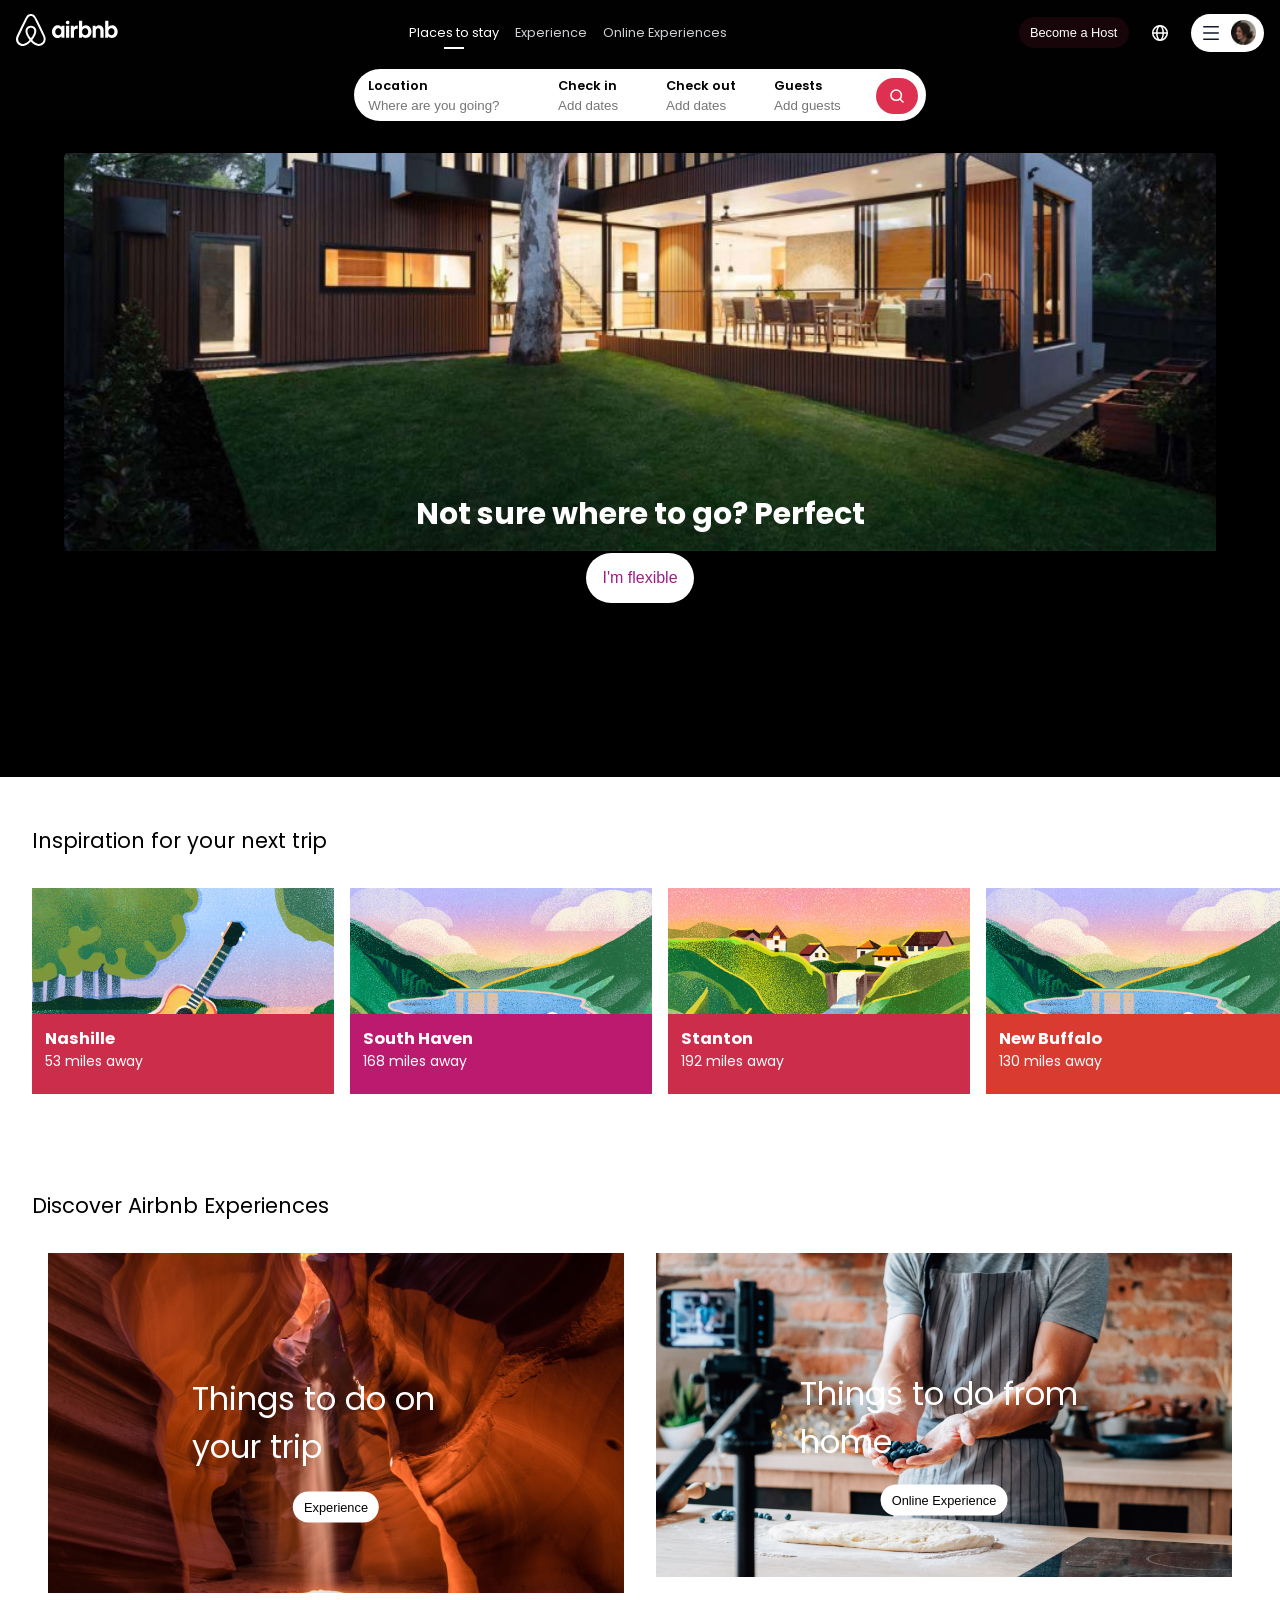
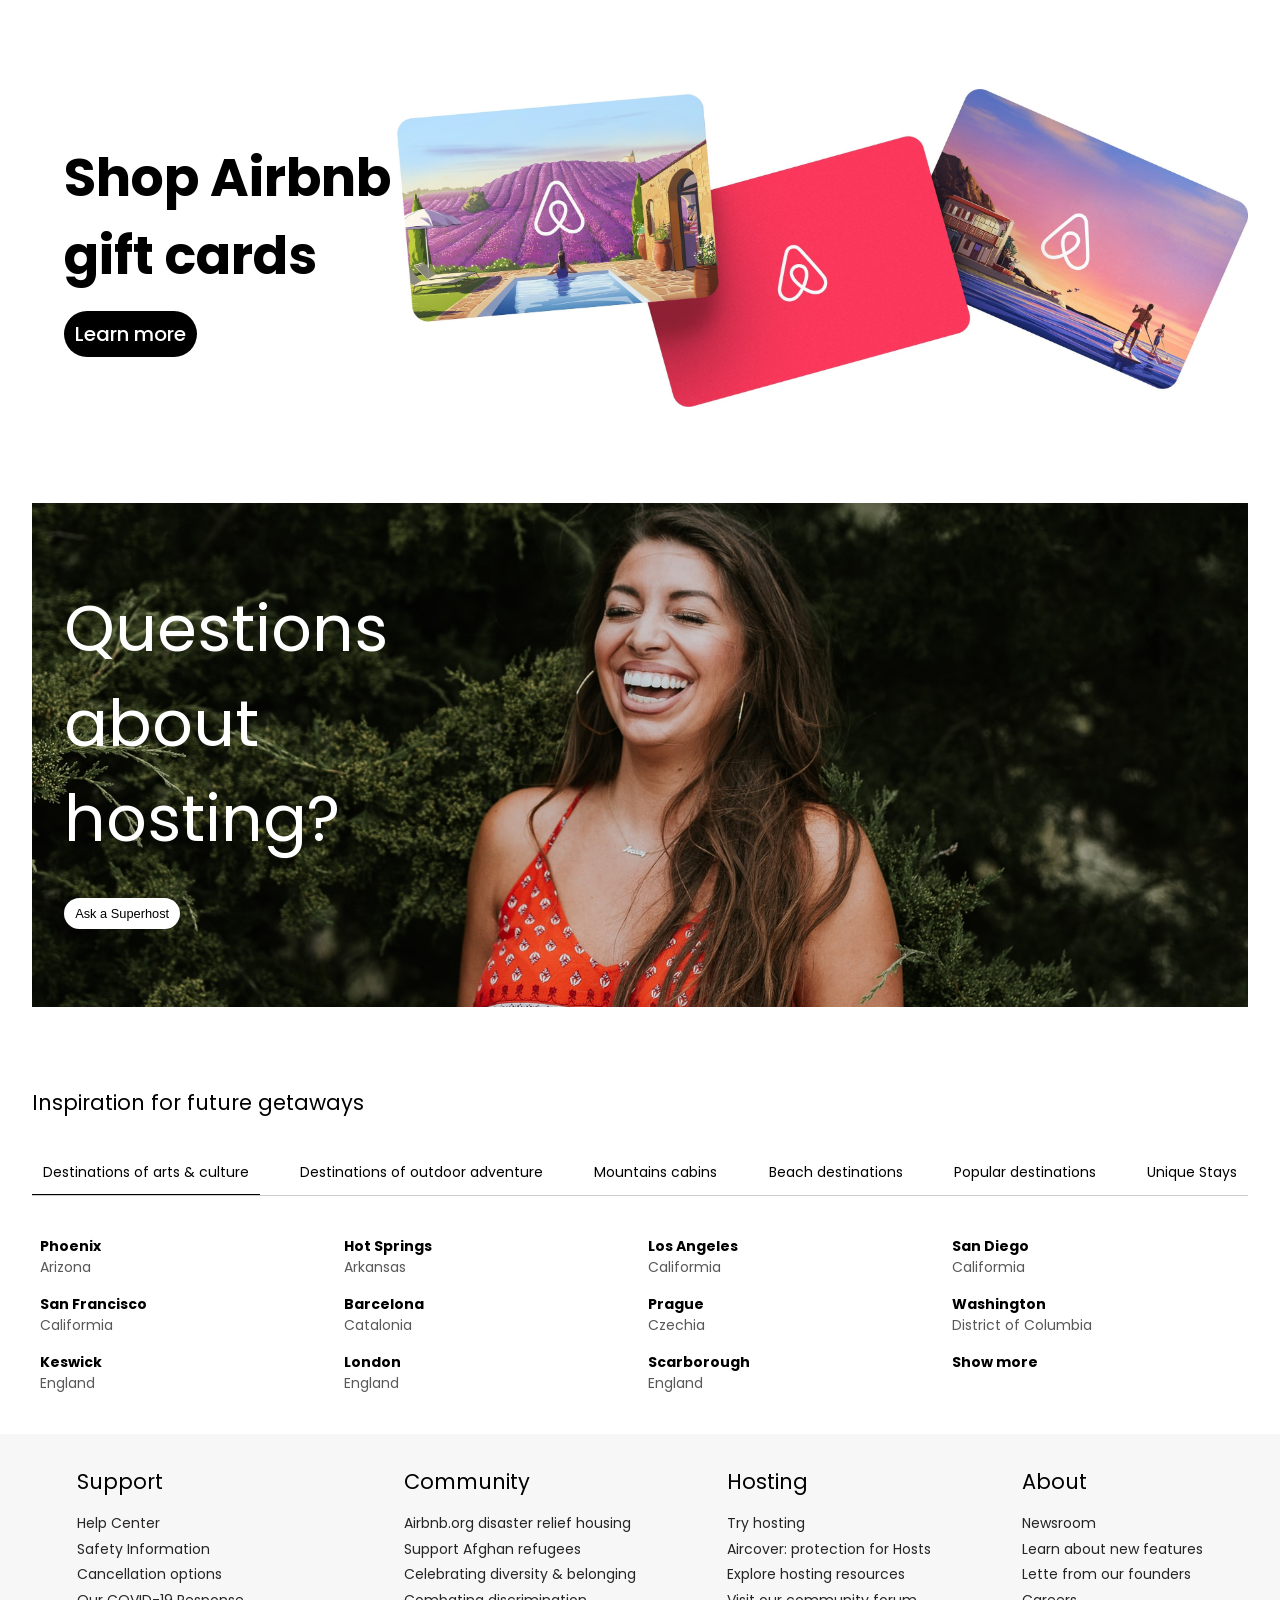
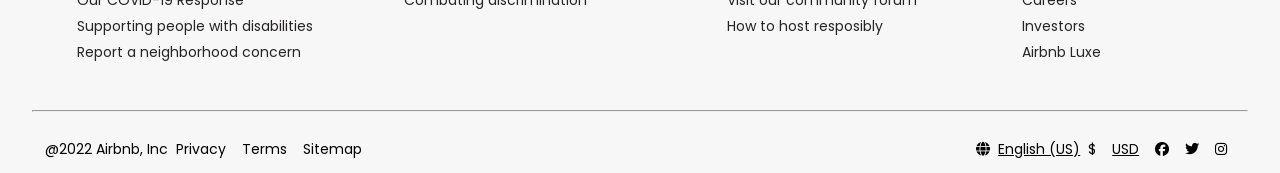
==== index.html @ c8104d35 "Add files via upload" ====
<!DOCTYPE html>
<html lang="en">

<head>
    <meta charset="UTF-8">
    <meta name="viewport" content="width=device-width, initial-scale=1.0">
    <meta http-equiv="Content-Type" content="text/html;charset=UTF-8">
    <link rel="preconnect" href="https://fonts.googleapis.com">
<link rel="preconnect" href="https://fonts.gstatic.com" crossorigin>
<link href="https://fonts.googleapis.com/css2?family=Poppins:wght@300;400;500&display=swap" rel="stylesheet">
<link rel="stylesheet" href="https://cdnjs.cloudflare.com/ajax/libs/font-awesome/6.4.2/css/all.min.css" integrity="sha512-z3gLpd7yknf1YoNbCzqRKc4qyor8gaKU1qmn+CShxbuBusANI9QpRohGBreCFkKxLhei6S9CQXFEbbKuqLg0DA==" crossorigin="anonymous" referrerpolicy="no-referrer" />
    <link rel="stylesheet" href="./assets/core/core.css">
    <link rel="stylesheet" href="./assets/css/home.css">
    <title>Home | Airbnb</title>
</head>

<body>
    <header>
        <div class="inner">
            <div class="logo">
                <a href="/" class="logo-link">
                    <svg width="102" height="32" viewBox="0 0 102 32" fill="none" xmlns="http://www.w3.org/2000/svg">
                        <path
                            d="M29.24 22.6799C29.08 22.2899 28.93 21.8799 28.77 21.5299L28.03 19.8599L28 19.8299C25.8 15.0299 23.45 10.1499 20.96 5.34994L20.86 5.14994C20.61 4.67994 20.36 4.15994 20.1 3.67994C19.78 3.10994 19.47 2.49994 18.96 1.91994C18.4628 1.31308 17.8372 0.824133 17.1282 0.488399C16.4192 0.152666 15.6444 -0.0214844 14.86 -0.0214844C14.0755 -0.0214844 13.3008 0.152666 12.5917 0.488399C11.8827 0.824133 11.2571 1.31308 10.76 1.91994C10.29 2.49994 9.93996 3.10994 9.61996 3.67994C9.36996 4.19994 9.11996 4.70994 8.85996 5.17994L8.75996 5.37994C6.30996 10.1799 3.91996 15.0599 1.71996 19.8599L1.65996 19.9199C1.43996 20.4399 1.17996 20.9799 0.929959 21.5599C0.769959 21.9099 0.609959 22.2899 0.449959 22.7099C0.0179916 23.8097 -0.119949 25.0031 0.0497312 26.1724C0.219412 27.3418 0.690857 28.4467 1.4176 29.3784C2.14435 30.31 3.10131 31.0362 4.19418 31.4854C5.28705 31.9346 6.47811 32.0912 7.64996 31.9399C8.77343 31.7921 9.85523 31.4178 10.83 30.8399C12.13 30.1099 13.38 29.0499 14.78 27.5199C16.18 29.0499 17.46 30.1099 18.73 30.8499C19.9513 31.5668 21.3343 31.9624 22.75 31.9999C24.3893 32.0068 25.9758 31.4202 27.2164 30.3487C28.4571 29.2771 29.2682 27.7928 29.5 26.1699C29.7678 25.0037 29.6772 23.7838 29.24 22.6699V22.6799ZM14.88 24.3399C13.16 22.1399 12.04 20.1199 11.66 18.3899C11.5025 17.7489 11.4686 17.0837 11.56 16.4299C11.63 15.9199 11.82 15.4699 12.08 15.0899C12.68 14.2199 13.73 13.6799 14.88 13.6799C15.4261 13.6633 15.9678 13.7824 16.4565 14.0268C16.9452 14.2711 17.3656 14.633 17.68 15.0799C17.94 15.4799 18.13 15.9199 18.19 16.4299C18.29 17.0099 18.25 17.6799 18.09 18.3899C17.71 20.0899 16.59 22.1299 14.88 24.3399ZM27.62 25.8199C27.5063 26.6439 27.1788 27.4237 26.67 28.0816C26.1612 28.7396 25.4888 29.2527 24.72 29.5699C23.96 29.8899 23.12 29.9799 22.3 29.8899C21.5 29.7899 20.7 29.5299 19.88 29.0499C18.5185 28.2084 17.2942 27.1629 16.25 25.9499C18.35 23.3499 19.62 20.9799 20.1 18.8699C20.33 17.8699 20.36 16.9699 20.26 16.1399C20.1351 15.3532 19.8417 14.6028 19.4 13.9399C18.8956 13.2212 18.2223 12.6374 17.4394 12.2398C16.6565 11.8423 15.7879 11.6431 14.91 11.6599C13.06 11.6599 11.41 12.5199 10.41 13.9299C9.9598 14.5911 9.66887 15.3475 9.55996 16.1399C9.42996 16.9799 9.45996 17.9099 9.71996 18.8699C10.2 20.9799 11.5 23.3799 13.57 25.9699C12.5434 27.2061 11.3163 28.2608 9.93996 29.0899C9.10996 29.5699 8.31996 29.8199 7.51996 29.9199C6.27584 30.0793 5.01911 29.7412 4.02292 28.9791C3.02673 28.2169 2.37161 27.0924 2.19996 25.8499C2.09996 25.0499 2.16996 24.2499 2.48996 23.3499C2.58996 23.0299 2.73996 22.7099 2.89996 22.3299C3.11996 21.8099 3.37996 21.2699 3.62996 20.7299L3.66996 20.6599C5.82996 15.8899 8.18996 11.0199 10.64 6.24994L10.74 6.04994C10.99 5.56994 11.24 5.05994 11.5 4.57994C11.76 4.06994 12.04 3.57994 12.4 3.17994C12.7116 2.80797 13.1009 2.50882 13.5406 2.30356C13.9804 2.09831 14.4597 1.99193 14.945 1.99193C15.4302 1.99193 15.9096 2.09831 16.3493 2.30356C16.789 2.50882 17.1783 2.80797 17.49 3.17994C17.84 3.57994 18.13 4.06994 18.39 4.57994C18.64 5.05994 18.89 5.57995 19.15 6.04994L19.25 6.24994C21.69 11.0199 24.05 15.8899 26.25 20.6599L26.28 20.6899C26.54 21.2099 26.76 21.7899 27.01 22.2899C27.17 22.6799 27.33 22.9899 27.43 23.3199C27.62 24.2199 27.72 25.0199 27.62 25.8199ZM41.54 24.1199C40.7864 24.131 40.0401 23.9722 39.3563 23.6554C38.6725 23.3386 38.0688 22.8719 37.59 22.2899C36.514 21.0499 35.943 19.451 35.99 17.8099C35.9735 16.1332 36.563 14.5068 37.65 13.2299C38.1528 12.6406 38.7787 12.1686 39.4836 11.8472C40.1885 11.5259 40.9553 11.3629 41.73 11.3699C42.4589 11.35 43.1809 11.5157 43.8282 11.8516C44.4754 12.1875 45.0266 12.6824 45.43 13.2899L45.53 11.7199H48.45V23.7999H45.52L45.42 22.0399C45.0041 22.6886 44.4294 23.2202 43.7503 23.5842C43.0712 23.9483 42.3104 24.1327 41.54 24.1199ZM42.3 21.2399C42.88 21.2399 43.39 21.0799 43.87 20.7899C44.31 20.4699 44.67 20.0499 44.95 19.5399C45.2 19.0299 45.33 18.4199 45.33 17.7399C45.3689 17.1493 45.254 16.5587 44.9963 16.0259C44.7386 15.493 44.3471 15.0361 43.86 14.6999C43.3919 14.4083 42.8514 14.2537 42.3 14.2537C41.7485 14.2537 41.208 14.4083 40.74 14.6999C40.3 15.0199 39.94 15.4399 39.66 15.9499C39.3955 16.5124 39.2654 17.1286 39.28 17.7499C39.241 18.3405 39.3559 18.9312 39.6136 19.464C39.8713 19.9969 40.2628 20.4538 40.75 20.7899C41.22 21.0799 41.73 21.2399 42.3 21.2399ZM53.45 8.45994C53.45 8.80995 53.39 9.12994 53.23 9.38995C53.07 9.63995 52.85 9.86994 52.56 10.0299C52.27 10.1899 51.96 10.2499 51.64 10.2499C51.32 10.2499 51 10.1899 50.71 10.0299C50.4357 9.87726 50.205 9.65694 50.04 9.38995C49.8851 9.10508 49.8091 8.78401 49.82 8.45994C49.82 8.09995 49.89 7.77994 50.04 7.52994C50.2 7.22994 50.43 7.04994 50.71 6.88994C51 6.72994 51.31 6.65994 51.64 6.65994C51.9583 6.65261 52.273 6.728 52.5535 6.87874C52.8339 7.02948 53.0705 7.25042 53.24 7.51994C53.3855 7.81149 53.4576 8.13418 53.45 8.45994ZM50.05 23.7599V11.6999H53.23V23.7799H50.04L50.05 23.7599ZM61.73 14.8599V14.8999C61.58 14.8299 61.38 14.7999 61.23 14.7699C61.03 14.7299 60.87 14.7299 60.68 14.7299C59.79 14.7299 59.12 14.9899 58.68 15.5299C58.2 16.0799 57.98 16.8499 57.98 17.8399V23.7699H54.79V11.6899H57.72L57.82 13.5199C58.14 12.8799 58.52 12.3999 59.06 12.0399C59.5971 11.6902 60.2294 11.5155 60.87 11.5399C61.1 11.5399 61.32 11.5599 61.51 11.5999C61.61 11.6299 61.67 11.6299 61.73 11.6599V14.8599ZM63.01 23.7599V6.73994H66.19V13.2399C66.64 12.6599 67.15 12.2099 67.79 11.8599C68.8032 11.3632 69.9542 11.2223 71.0573 11.4599C72.1604 11.6976 73.1512 12.3 73.87 13.1699C74.9483 14.4125 75.5195 16.0154 75.47 17.6599C75.4864 19.3367 74.897 20.9631 73.81 22.2399C73.3072 22.8293 72.6813 23.3013 71.9763 23.6227C71.2714 23.944 70.5046 24.1069 69.73 24.0999C69.001 24.1199 68.279 23.9541 67.6317 23.6183C66.9845 23.2824 66.4333 22.7875 66.03 22.1799L65.93 23.7499L63.01 23.7799V23.7599ZM69.16 21.2399C69.73 21.2399 70.24 21.0799 70.72 20.7899C71.16 20.4699 71.52 20.0499 71.8 19.5399C72.06 19.0299 72.18 18.4199 72.18 17.7399C72.18 17.0699 72.06 16.4599 71.8 15.9499C71.5374 15.4582 71.1684 15.0312 70.72 14.6999C70.2519 14.4083 69.7115 14.2537 69.16 14.2537C68.6085 14.2537 68.068 14.4083 67.6 14.6999C67.15 15.0199 66.8 15.4399 66.51 15.9499C66.2455 16.5124 66.1154 17.1286 66.13 17.7499C66.091 18.3405 66.2059 18.9312 66.4636 19.464C66.7213 19.9969 67.1128 20.4538 67.6 20.7899C68.07 21.0799 68.58 21.2399 69.16 21.2399ZM76.67 23.7699V11.6899H79.6L79.7 13.2599C80.0682 12.6581 80.5905 12.1656 81.2128 11.8333C81.8352 11.501 82.535 11.3411 83.24 11.3699C84.0461 11.356 84.8384 11.5801 85.5178 12.0141C86.1973 12.448 86.7337 13.0727 87.06 13.8099C87.41 14.5699 87.6 15.5099 87.6 16.5599V23.7999H84.41V16.9799C84.41 16.1399 84.22 15.4799 83.84 14.9899C83.46 14.5099 82.94 14.2499 82.28 14.2499C81.8 14.2499 81.38 14.3499 81.01 14.5699C80.66 14.7999 80.37 15.0899 80.15 15.4999C79.9275 15.9144 79.8172 16.3798 79.83 16.8499V23.7699H76.67ZM89.19 23.7699V6.72994H92.38V13.2299C92.812 12.6467 93.3741 12.1722 94.0216 11.8441C94.6691 11.5161 95.3841 11.3434 96.11 11.3399C96.8635 11.3289 97.6099 11.4877 98.2937 11.8045C98.9775 12.1213 99.5811 12.588 100.06 13.1699C101.131 14.4125 101.698 16.0105 101.65 17.6499C101.667 19.3269 101.078 20.9536 99.99 22.2299C99.4872 22.8193 98.8613 23.2913 98.1563 23.6127C97.4514 23.934 96.6846 24.0969 95.91 24.0899C95.181 24.1099 94.459 23.9441 93.8117 23.6083C93.1645 23.2724 92.6133 22.7775 92.21 22.1699L92.12 23.7399L89.19 23.7699ZM95.37 21.2399C95.95 21.2399 96.46 21.0799 96.93 20.7899C97.38 20.4699 97.73 20.0499 98.02 19.5399C98.27 19.0299 98.4 18.4199 98.4 17.7399C98.4389 17.1493 98.324 16.5587 98.0663 16.0259C97.8086 15.493 97.4171 15.0361 96.93 14.6999C96.4619 14.4083 95.9215 14.2537 95.37 14.2537C94.8185 14.2537 94.278 14.4083 93.81 14.6999C93.37 15.0199 93.01 15.4399 92.73 15.9499C92.4508 16.5074 92.32 17.1273 92.35 17.7499C92.311 18.3405 92.4259 18.9312 92.6836 19.464C92.9413 19.9969 93.3328 20.4538 93.82 20.7899C94.29 21.0799 94.77 21.2399 95.37 21.2399Z"
                            fill="white" />
                    </svg>
                </a>
            </div>
            <div class="header-menu">
                <ul>
                    <li>
                        <a href="#" class="active">Places to stay</a>
                    </li>
                    <li>
                        <a href="#">Experience</a>
                    </li>
                    <li>
                        <a href="#">Online Experiences</a>
                    </li>
                </ul>
            </div>
            <div class="right-side">
                <button type="button" class="btn secondry">Become a Host</button>
                <button type="button" class="btn icon-btn">
                    <svg width="24" height="24" viewBox="0 0 24 24" fill="none" xmlns="http://www.w3.org/2000/svg">
                        <path
                            d="M19.25 12C19.25 16.0041 16.0041 19.25 12 19.25C7.99594 19.25 4.75 16.0041 4.75 12C4.75 7.99594 7.99594 4.75 12 4.75C16.0041 4.75 19.25 7.99594 19.25 12Z"
                            stroke="white" stroke-width="1.5" stroke-linecap="round" stroke-linejoin="round" />
                        <path
                            d="M15.25 12C15.25 16.5 13.2426 19.25 12 19.25C10.7574 19.25 8.75 16.5 8.75 12C8.75 7.5 10.7574 4.75 12 4.75C13.2426 4.75 15.25 7.5 15.25 12Z"
                            stroke="white" stroke-width="1.5" stroke-linecap="round" stroke-linejoin="round" />
                        <path d="M5 12H19" stroke="white" stroke-width="1.5" stroke-linecap="round"
                            stroke-linejoin="round" />
                    </svg>
                </button>

                <button class="btn profile-btn" type="button">
                    <svg width="24" height="24" viewBox="0 0 24 24" fill="none" xmlns="http://www.w3.org/2000/svg">
                        <path d="M4.75 5.75H19.25" stroke="#111827" stroke-width="1.5" stroke-linecap="round"
                            stroke-linejoin="round" />
                        <path d="M4.75 18.25H19.25" stroke="#111827" stroke-width="1.5" stroke-linecap="round"
                            stroke-linejoin="round" />
                        <path d="M4.75 12H19.25" stroke="#111827" stroke-width="1.5" stroke-linecap="round"
                            stroke-linejoin="round" />
                    </svg>

                    <img src="./assets/images/Avatar.png" alt="User Profile">
                </button>
            </div>
        </div>
    </header>
    <main>
        <!-- Search bar, listings, and map will go here -->
        <div class="search-bar">
            <form action="#" method="get" id="form">
                <div class="input-group">
                    <label for="search">Location</label>
                    <input type="text" id="search" class="input" placeholder="Where are you going?">
                </div>
                <div class="input-group">
                    <label for="check-in">Check in</label>
                    <input type="text" id="check-in" onblur="(this.type='text')" onfocus="(this.type='date')"
                        class="input" placeholder="Add dates">
                </div>
                <div class="input-group">
                    <label for="check-out">Check out</label>
                    <input type="text" id="check-out" onblur="(this.type='text')" onfocus="(this.type='date')"
                        class="input" placeholder="Add dates">
                </div>
                <div class="input-group">
                    <label for="guest">Guests</label>
                    <input type="text" id="guest" class="input" placeholder="Add guests">
                </div>

                <button class="btn primary" type="submit">
                    <svg width="20" height="20" viewBox="0 0 20 20" fill="none" xmlns="http://www.w3.org/2000/svg">
                        <path
                            d="M16.0417 16.0416L12.9167 12.9166M3.95834 9.16658C3.95834 6.2901 6.29019 3.95825 9.16668 3.95825C12.0432 3.95825 14.375 6.2901 14.375 9.16658C14.375 12.0431 12.0432 14.3749 9.16668 14.3749C6.29019 14.3749 3.95834 12.0431 3.95834 9.16658Z"
                            stroke="white" stroke-width="1.5" stroke-linecap="round" stroke-linejoin="round" />
                    </svg>
                </button>
            </form>
        </div>

        <div class="hero-bar">
            <div class="inner">
                <h1>Not sure where to go? Perfect</h1>

                <button class="btn secondry" type="button">I'm flexible</button>
            </div>
        </div>

        <div class="categories">
            <h2 class="heading">Inspiration for your next trip</h2>

            <div class="slider">
                <div class="card">
                    <img src="./assets/images/rect1.png" alt="">
                    <div class="bottom">
                        <h3>Nashille</h3>
                        <p>53 miles away</p>
                    </div>
                </div>
                <div class="card">
                    <img src="./assets/images/rect2.png" alt="">
                    <div class="bottom">
                        <h3>South Haven</h3>
                        <p>168 miles away</p>
                    </div>
                </div>
                <div class="card">
                    <img src="./assets/images/rect3.png" alt="">
                    <div class="bottom">
                        <h3>Stanton</h3>
                        <p>192 miles away</p>
                    </div>
                </div>
                <div class="card">
                    <img src="./assets/images/rect4.png" alt="">
                    <div class="bottom">
                        <h3>New Buffalo</h3>
                        <p>130 miles away</p>
                    </div>
                </div>
            </div>
        </div>

        <div class="experience">
            <h2 class="heading">Discover Airbnb Experiences</h2>

            <div class="slider">
                <div class="card">
                    <img src="./assets/images/exp1.png" alt="" srcset="">

                    <h3>Things to do on your trip</h3>
                    <button type="button" class="btn">Experience</button>
                </div>
                <div class="card">
                    <img src="./assets/images/exp2.png" alt="" srcset="">

                    <h3>Things to do from home</h3>
                    <button type="button" class="btn">Online Experience</button>
                </div>
            </div>
        </div>

        <div class="shop">
            <div class="lp">
                <h2>Shop Airbnb gift cards</h2>

                <a href="#" class="btn">Learn more</a>
            </div>
            <img src="./assets/images/v2704_6504.png" alt="">
        </div>

        <div class="hosting">
            <div class="inner">
                <h2>Questions <br> about <br> hosting?</h2>

                <button type="button" class="btn">
                    Ask a Superhost
                </button>
            </div>
        </div>

        <div class="inspiration">
            <h2 class="heading">Inspiration for future getaways</h2>

            <ul class="tabs">
                <li class="active">
                    <a href="#">Destinations of arts & culture</a>
                </li>
                <li>
                    <a href="#">Destinations of outdoor adventure</a>
                </li>
                <li>
                    <a href="#">Mountains cabins</a>
                </li>
                <li>
                    <a href="#">Beach destinations</a>
                </li>
                <li>
                    <a href="#">Popular destinations</a>
                </li>
                <li>
                    <a href="#">Unique Stays</a>
                </li>
            </ul>

            <ul class="types">
                <li>
                    <b>Phoenix</b>
                    <span>Arizona</span>
                </li>
                <li>
                    <b>Hot Springs</b>
                    <span>Arkansas</span>
                </li>
                <li>
                    <b>Los Angeles</b>
                    <span>Califormia</span>
                </li>
                <li>
                    <b>San Diego</b>
                    <span>Califormia</span>
                </li>
                <li>
                    <b>San Francisco</b>
                    <span>Califormia</span>
                </li>
                <li>
                    <b>Barcelona</b>
                    <span>Catalonia</span>
                </li>
                <li>
                    <b>Prague</b>
                    <span>Czechia</span>
                </li>
                <li>
                    <b>Washington</b>
                    <span>District of Columbia</span>
                </li>
                <li>
                    <b>Keswick</b>
                    <span>England</span>
                </li>
                <li>
                    <b>London</b>
                    <span>England</span>
                </li>
                <li>
                    <b>Scarborough</b>
                    <span>England</span>
                </li>
                <li>
                    <b>Show more</b>
                </li>
            </ul>
        </div>
    </main>
    <footer>
        <!-- Footer will go here -->
        <div class="top">
            <div class="col">
                <h2>Support</h2>
                <ul>
                    <li>
                        <a href="#">Help Center</a>
                    </li>
                    <li>
                        <a href="#">Safety Information</a>
                    </li>
                    <li>
                        <a href="#">Cancellation options</a>
                    </li>
                    <li>
                        <a href="#">Our COVID-19 Response</a>
                    </li>
                    <li>
                        <a href="#">Supporting people with disabilities</a>
                    </li>
                    <li>
                        <a href="#">Report a neighborhood concern</a>
                    </li>
                </ul>
            </div>

            <div class="col">
                <h2>Community</h2>
                <ul>
                    <li>
                        <a href="#">Airbnb.org disaster relief housing</a>
                    </li>
                    <li>
                        <a href="#">Support Afghan refugees</a>
                    </li>
                    <li>
                        <a href="#">Celebrating diversity & belonging</a>
                    </li>
                    <li>
                        <a href="#">Combating discrimination</a>
                    </li>
                </ul>
            </div>

            <div class="col">
                <h2>Hosting</h2>
                <ul>
                    <li>
                        <a href="#">Try hosting</a>
                    </li>
                    <li>
                        <a href="#">Aircover: protection for Hosts</a>
                    </li>
                    <li>
                        <a href="#">Explore hosting resources</a>
                    </li>
                    <li>
                        <a href="#">Visit our community forum</a>
                    </li>
                    <li>
                        <a href="#">How to host resposibly</a>
                    </li>
                </ul>
            </div>

            <div class="col">
                <h2>About</h2>
                <ul>
                    <li>
                        <a href="#">Newsroom</a>
                    </li>
                    <li>
                        <a href="#">Learn about new features</a>
                    </li>
                    <li>
                        <a href="#">Lette from our founders</a>
                    </li>
                    <li>
                        <a href="#">Careers</a>
                    </li>
                    <li>
                        <a href="#">Investors</a>
                    </li>
                    <li>
                        <a href="#">Airbnb Luxe</a>
                    </li>
                </ul>
            </div>
        </div>
        <br><br>
<hr>
<!-- Footer -->
<span id="main-footer" style="display: flex; justify-content: space-between; align-items: start; text-align: left;">
        <div class="bottom">
            <p>@2022 Airbnb, Inc</p>

            <a href="#">Privacy</a>
            <a href="#">Terms</a>
            <a href="#">Sitemap</a>
        </div>
        <div class="bottom">
            <a href=""><i class="fa-solid fa-globe"></i></a>
            <p><u>English (US)</u></p>
            <a>$</a>
            <a><u>USD</u></a>

            <a href=""><i class="fa-brands fa-facebook"></i></a>
            <a href=""><i class="fa-brands fa-twitter"></i></a>
            <a href=""><i class="fa-brands fa-instagram"></i></a>
        </div>
    </span>
    </footer>


    <script src="./assets/core/core.js"></script>
    <script src="./assets/js/home.js"></script>
</body>

</html>
---- assets/core/core.css ----
:root {
    --main: #DE3151;
    --light-main: #DE31511A;
}

*,
::after,
::before {
    margin: 0;
    padding: 0;
    box-sizing: border-box;
}

body {
    scroll-behavior: smooth;
    font-size: 14px;
    font-family: "Poppins", sans-serif;
    font-weight: 400;
    color: #000;
    min-height: 100vh;
    width: 100%;
}

/* Buttons */
.btn {
    background: transparent;
    border: 0;
    outline: 0;
    appearance: none;
    color: #fff;
    padding: 0.5rem 0.7rem;
    transition: 0.3s;
    border-radius: 30px;
    display: inline-flex;
    align-items: center;
    cursor: pointer;
    user-select: none;
    font-size: 0.8rem;
    font-weight: 500;
}

.btn:hover {
    opacity: 0.7;
}

.btn:active {
    transform: scale(0.95);
}

.btn.secondry {
    background-color: var(--light-main);
}

.btn.primary {
    background-color: var(--main);
}


/* Input */
.input {
    padding: 0.5rem 0.7rem;
    border-radius: 30px;
    border: 0;
    outline: 0;
    background-color: transparent;
    appearance: none;
    color: #000;
    transition: 0.3s;
}

/* Footer */
footer {
    width: 100%;
    background-color: #f7f7f7;
    padding: 2rem;
    padding-bottom: 0;
}

footer .top {
    display: flex;
    align-items: flex-start;
    justify-content: space-around;
}

footer .top h2 {
    font-weight: 400;
    margin-bottom: 1rem;
}

footer .top ul {
    list-style: none;
}

footer .top ul a {
    color: #262424;
    margin-bottom: 0.8rem;
    text-decoration: none;
}

footer .top ul li {
    margin-bottom: 0.3rem;
}

footer .bottom {
    padding: 0.8rem;
    display: flex;
    align-items: center;
    justify-content: center;
    margin-top: 0.9rem;
}

footer .bottom a {
    color: #000;
    text-decoration: none;
    margin: 0 0.5rem;
}
---- assets/css/home.css ----
header {
    width: 100%;
    display: flex;
    justify-content: center;
    background-color: #010102;
    padding-top: 0.8rem;
}

header .inner {
    display: flex;
    align-items: center;
    justify-content: space-between;
    width: 100%;
    position: sticky;
    position: -webkit-sticky;
    top: 0;
    padding: 0 16px;
    max-width: 1296px;
}

.header-menu ul {
    list-style: none;
    display: flex;
    align-items: center;
    flex-direction: row;
}

.header-menu li {
    margin: 0 8px;
}

.header-menu a {
    font-size: 0.8rem;
    color: #cfd2d4;
    text-decoration: none;
    transition: 0.3s;
    position: relative;
}

.header-menu a::after {
    position: absolute;
    content: '';
    bottom: 0px;
    left: 50%;
    transform: translateX(-50%) translateY(8px);
    background-color: #fff;
    height: 2px;
    transition: 0.3ss;
}

.header-menu a:hover,
.header-menu a.active {
    color: #fff;
}

.header-menu a:hover::after,
.header-menu a.active::after {
    width: 20px;
}

.right-side {
    display: flex;
    align-items: center;
}

.right-side .icon-btn {
    margin: 0 0.5rem;
}

.right-side img {
    height: 25px;
    width: 25px;
    margin-left: 0.5rem;
}

.profile-btn {
    background-color: #fff;
    padding: 0.4rem 0.5rem;
}

.search-bar {
    background-color: #010102;
    display: flex;
    align-items: center;
    justify-content: center;
    padding-top: 1rem;
}

.search-bar form {
    display: flex;
    align-items: center;
    background-color: #fff;
    border-radius: 30px;
    padding: 0.5rem;
    padding-bottom: 0.3rem;
}

.search-bar label {
    display: block;
    color: #000;
    font-weight: 600;
    font-size: 0.8rem;
    margin-left: 0.4rem;
}

.search-bar .input-group:not(:last-child) {
    margin-right: 0.5rem;
}

.search-bar .input {
    padding: 0 0.4rem;
}

.search-bar .input-group:not(:first-child) .input {
    width: 100px;
}

.hero-bar {
    width: 100%;
    display: flex;
    align-items: center;
    justify-content: center;
    padding: 2rem 0;
    padding-bottom: 4rem;
    background-color: #000;
}

.hero-bar .inner {
    height: 35rem;
    display: flex;
    align-items: center;
    justify-content: center;
    flex-direction: column;
    background-image: url(../images/hero.jpg);
    background-size: 100%;
    background-position-y: -250px;
    background-repeat: no-repeat;
    max-width: 90%;
    width: 100%;
    border-radius: 5px;
}

.hero-bar .inner h1 {
    font-size: 30px;
    color: #ffffff;
    margin-top: 20%;
}

.hero-bar .inner .btn {
    background-color: #fff;
    color: #9E1F83;
    font-size: 1rem;
    padding: 1rem;
    margin-top: 1rem;
}

/* categories */
.categories {
    padding: 3rem 2rem;
}

.heading {
    font-weight: 400;
}

.slider {
    margin-top: 2rem;
    width: 100%;
    display: flex;
    align-items: flex-start;
    justify-content: space-around;
}

.categories .card:not(:last-child) {
    margin-right: 1rem;
}

.categories .card {
    position: relative;
}

.categories .card .bottom {
    background-color: #000;
    color: #fff;
    padding: 0.8rem;
    position: absolute;
    width: 100%;
    bottom: 0;
    height: 5rem;
}

.categories .card:first-child .bottom {
    background-color: #CC2D4A;
}

.categories .card:nth-child(2) .bottom {
    background-color: #BC1A6E;
}

.categories .card:nth-child(3) .bottom {
    background-color: #CC2D4A;
}

.categories .card:nth-child(4) .bottom {
    background-color: #D93B30;
}

/* experience */
.experience {
    padding: 3rem 2rem;
}

.experience .slider {
    margin-top: 2rem;
    width: 100%;
    display: flex;
    align-items: flex-start;
    justify-content: space-around;
}

.experience .card {
    width: 100%;
    margin: 0 1rem;
    max-height: 340px;
    position: relative;
    overflow: hidden;
}

.experience .card img {
    max-width: 100%;
    height: 100%;
}

.experience .card h3 {
    position: absolute;
    top: 50%;
    left: 50%;
    color: #fff;
    font-size: 2rem;
    font-weight: 400;
    transform: translate(-50%, -50%);
}

.experience .card button {
    position: absolute;
    top: 70%;
    left: 50%;
    color: #000;
    margin-top: 1rem;
    transform: translate(-50%, -50%);
    background-color: #fff;
}

/* shop */
.shop {
    padding: 3rem 2rem;
    display: flex;
    align-items: center;
}

.shop img {
    width: 70%;
    margin-left: auto;
}

.shop .btn {
    text-decoration: none;
    background-color: #000;
    color: #fff;
    margin-top: 1rem;
    font-size: 20px;
}

.shop .lp {
    padding-left: 2rem;
    font-size: 35px;
}

/* hosting */
.hosting {
    padding: 3rem 2rem;
    display: flex;
    justify-content: center;
    align-items: center;
    max-width: 100%;
    height: 600px;
}

.hosting .inner {
    width: 100%;
    height: 100%;
    padding: 2rem;
    display: flex;
    align-items: start;
    justify-content: center;
    flex-direction: column;
    background-repeat: no-repeat;
    background-size: 100%;
    background-position-y: 60%;
    background-image: url(../images/v2704_6505.png);
}

.hosting h2 {
    color: #fff;
    font-size: 4rem;
    font-weight: 400;
    text-align: left;
}

.hosting button {
    background-color: #fff;
    margin-top: 2rem;
    color: #000;
}

/* inspiration */
.inspiration {
    padding: 2rem;
}

.inspiration .tabs {
    list-style: none;
    display: flex;
    align-items: center;
    justify-content: space-between;
    margin-top: 2rem;
    border-bottom: 1px solid #ccc;
}

.inspiration .tabs a {
    color: #000;
    text-decoration: none;
}

.inspiration .tabs li {
    padding: 0.7rem;
}

.inspiration .tabs li:hover {
    background-color: #f7f7f7;
}

.inspiration .tabs li.active {
    border-bottom: 1px solid #000;
}

.inspiration .types {
    list-style-type: none;
    display: flex;
    flex-wrap: wrap;
    margin-top: 2rem;
}

.inspiration .types li {
    flex: 1 1 25%;
    padding: 0.5rem;
}

.inspiration .types li b {
    display: block;
}

.inspiration .types li span {
    color: #595757;
}
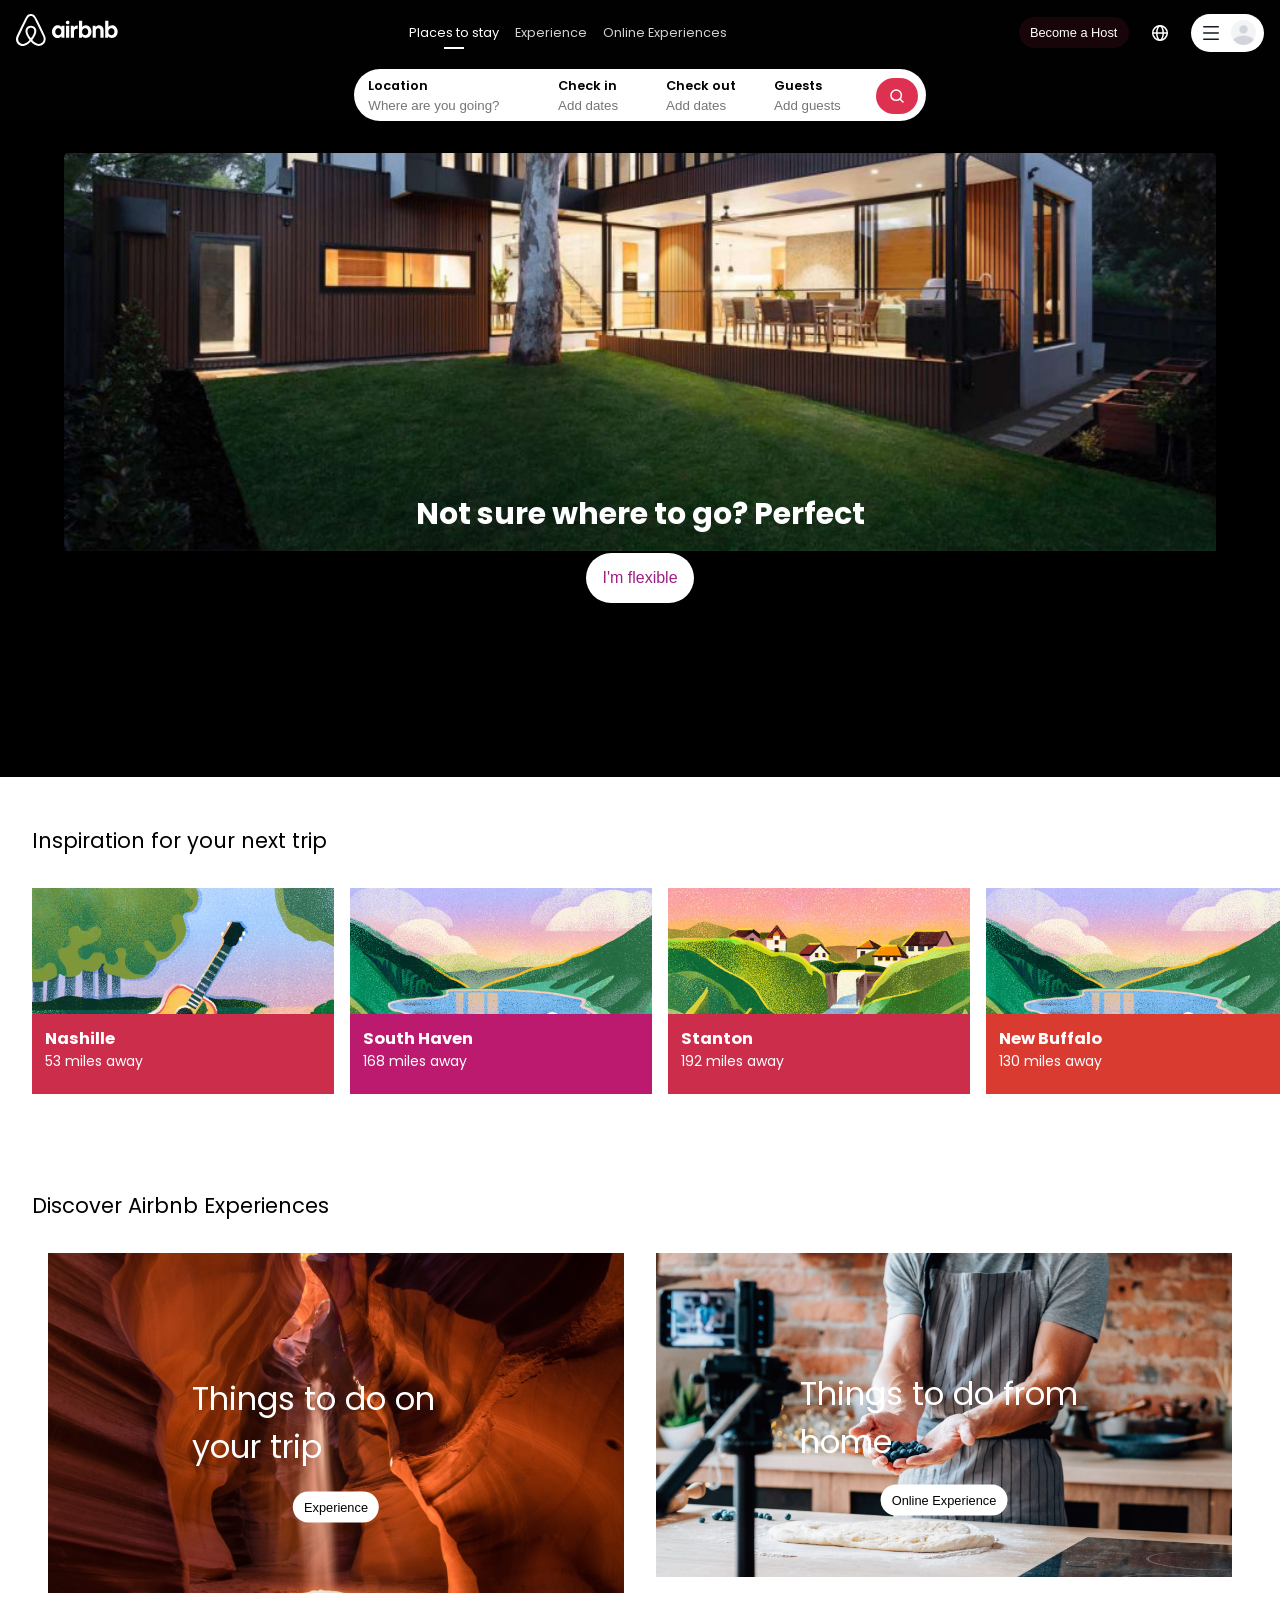
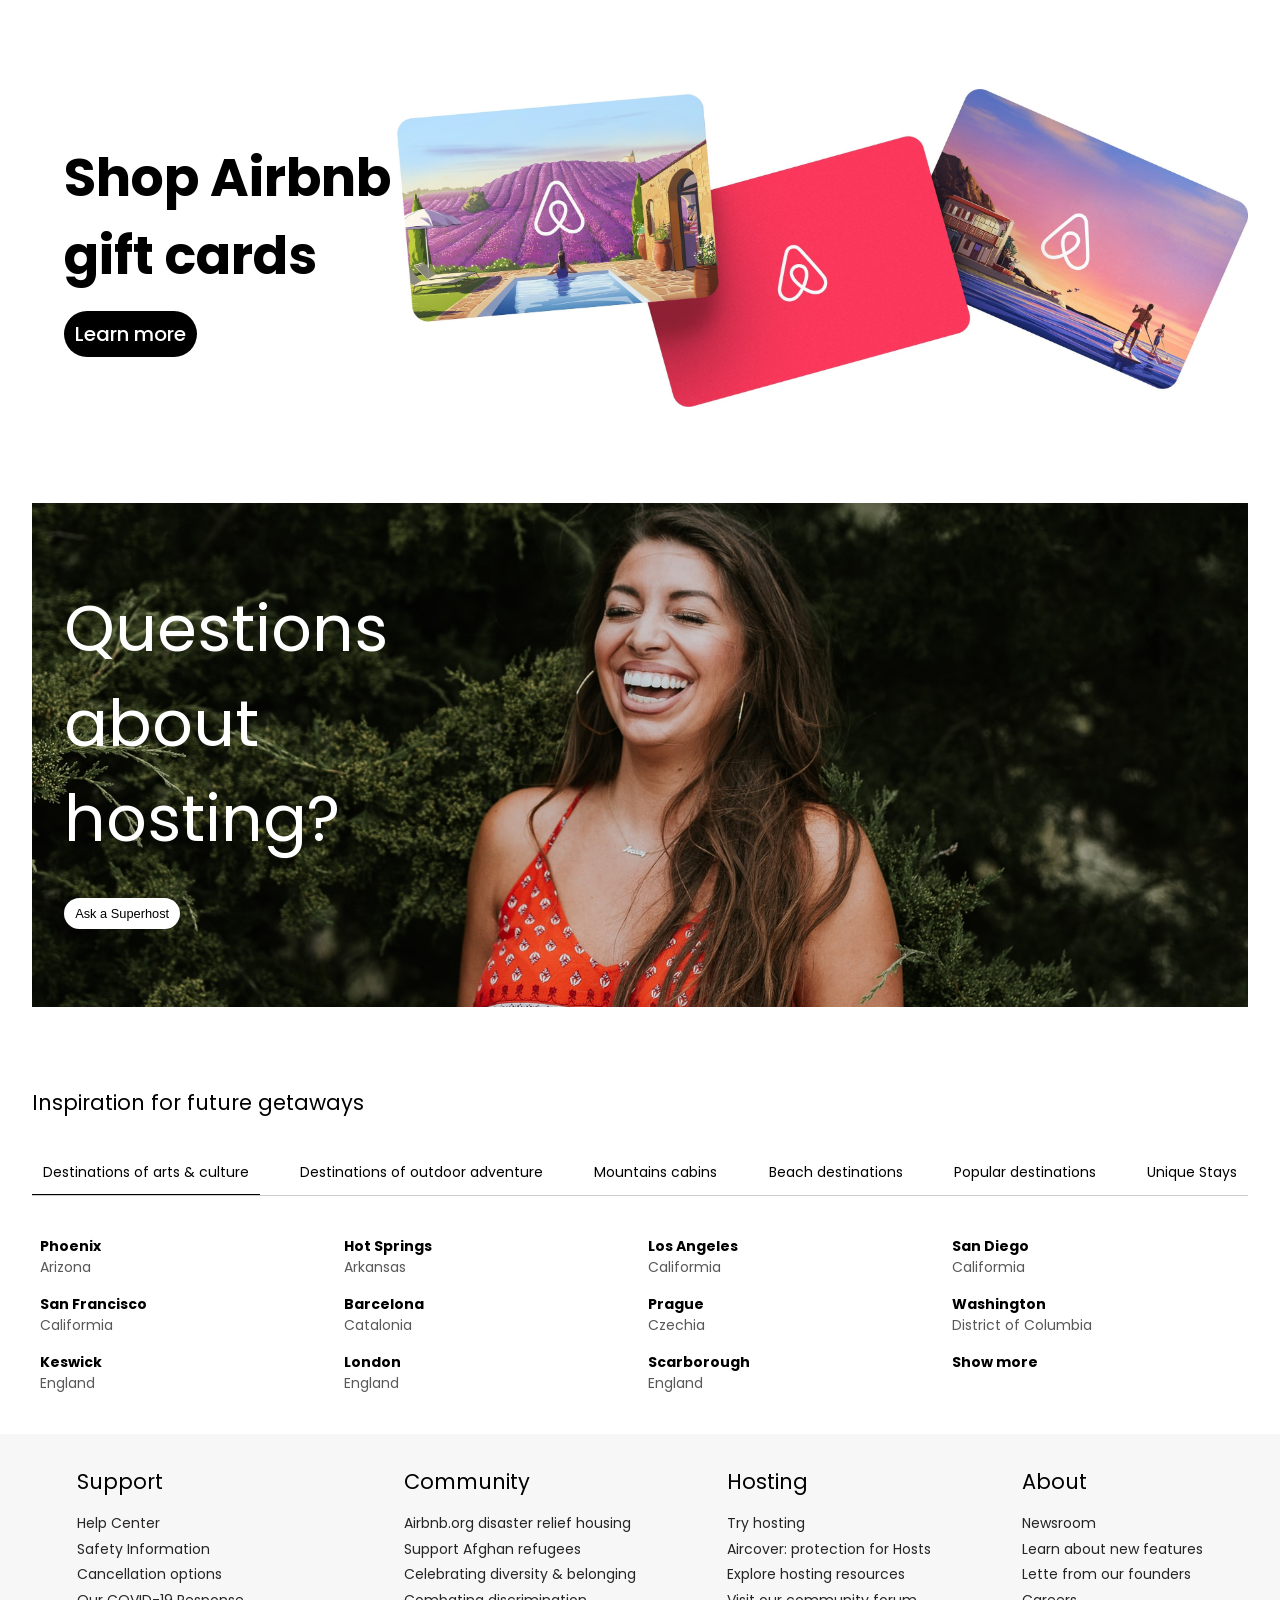
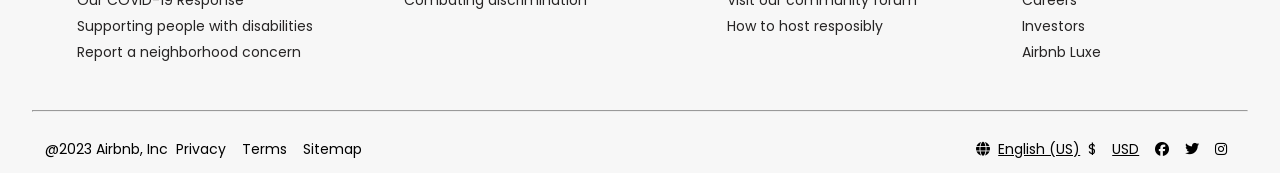
==== commit b16023ae: "Update index.html" ====
--- a/index.html
+++ b/index.html
@@ -353,7 +353,7 @@
 <!-- Footer -->
 <span id="main-footer" style="display: flex; justify-content: space-between; align-items: start; text-align: left;">
         <div class="bottom">
-            <p>@2022 Airbnb, Inc</p>
+            <p>@2023 Airbnb, Inc</p>
 
             <a href="#">Privacy</a>
             <a href="#">Terms</a>
